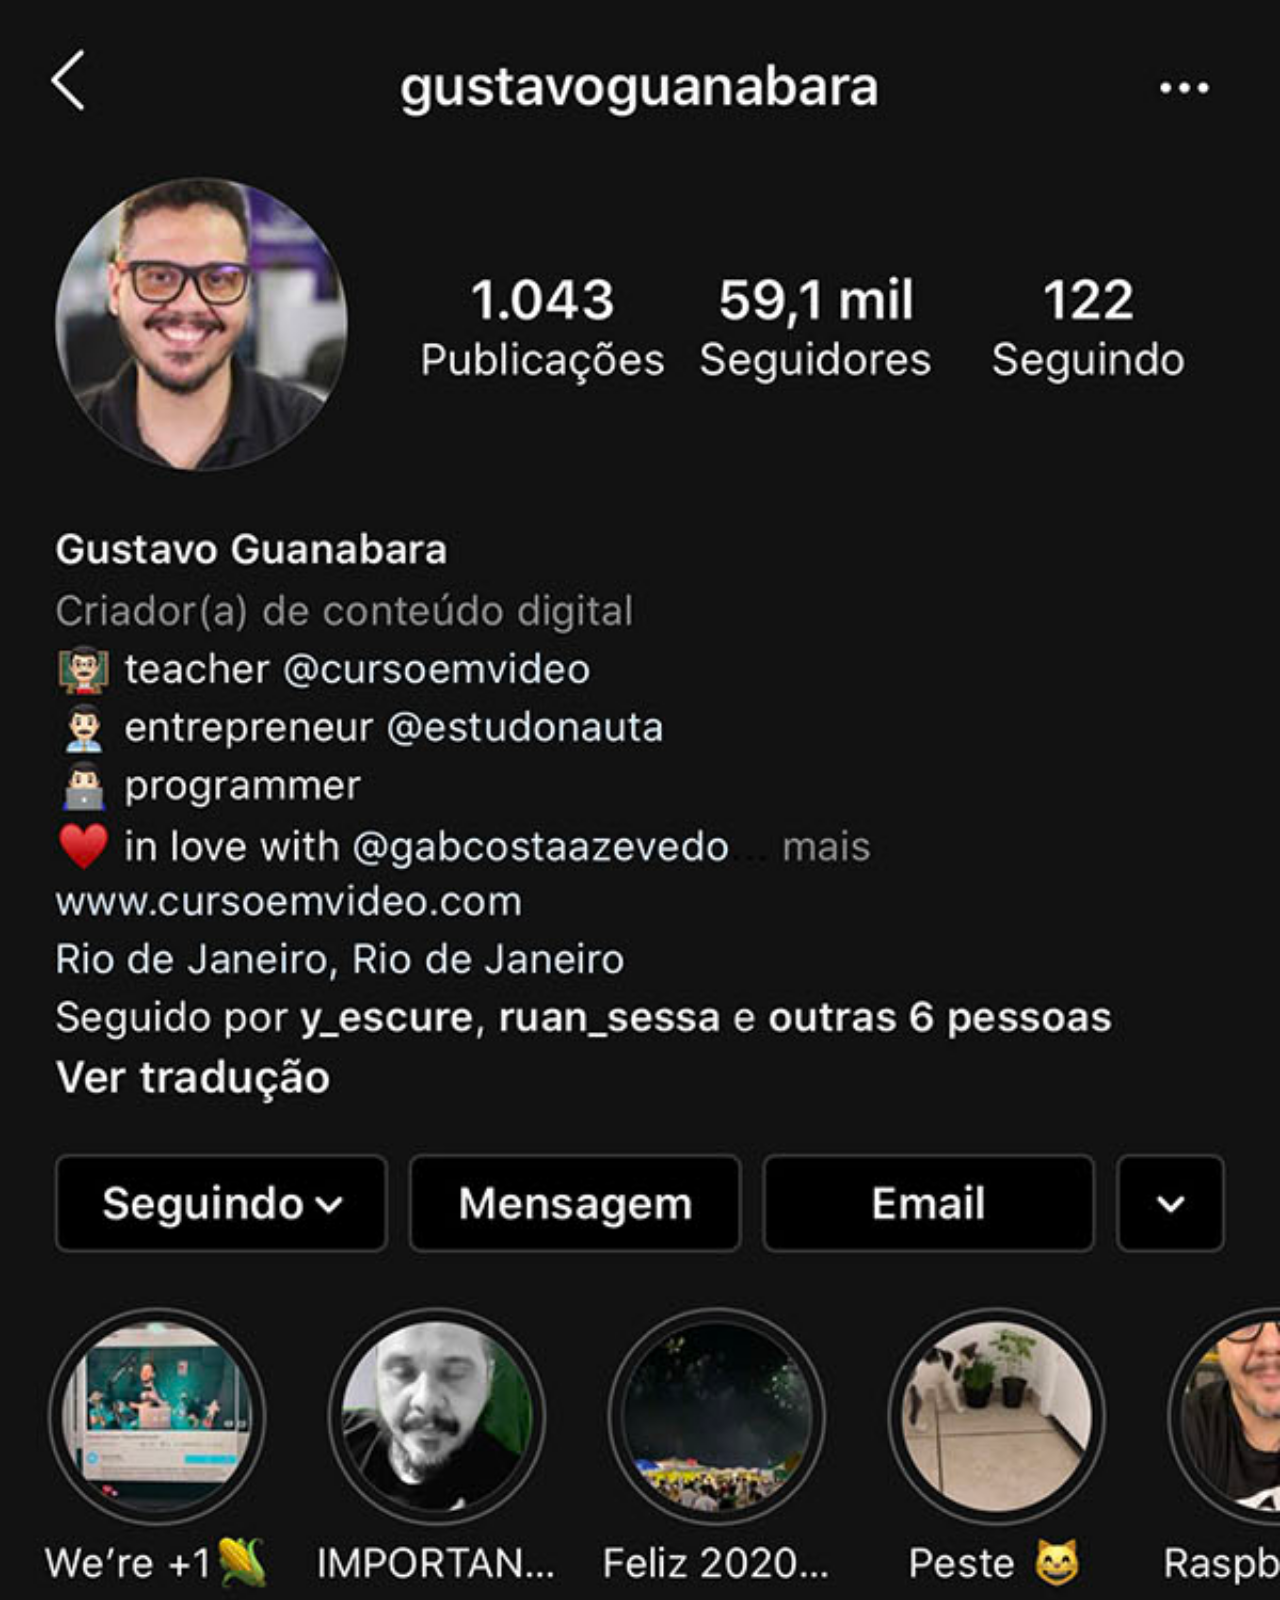
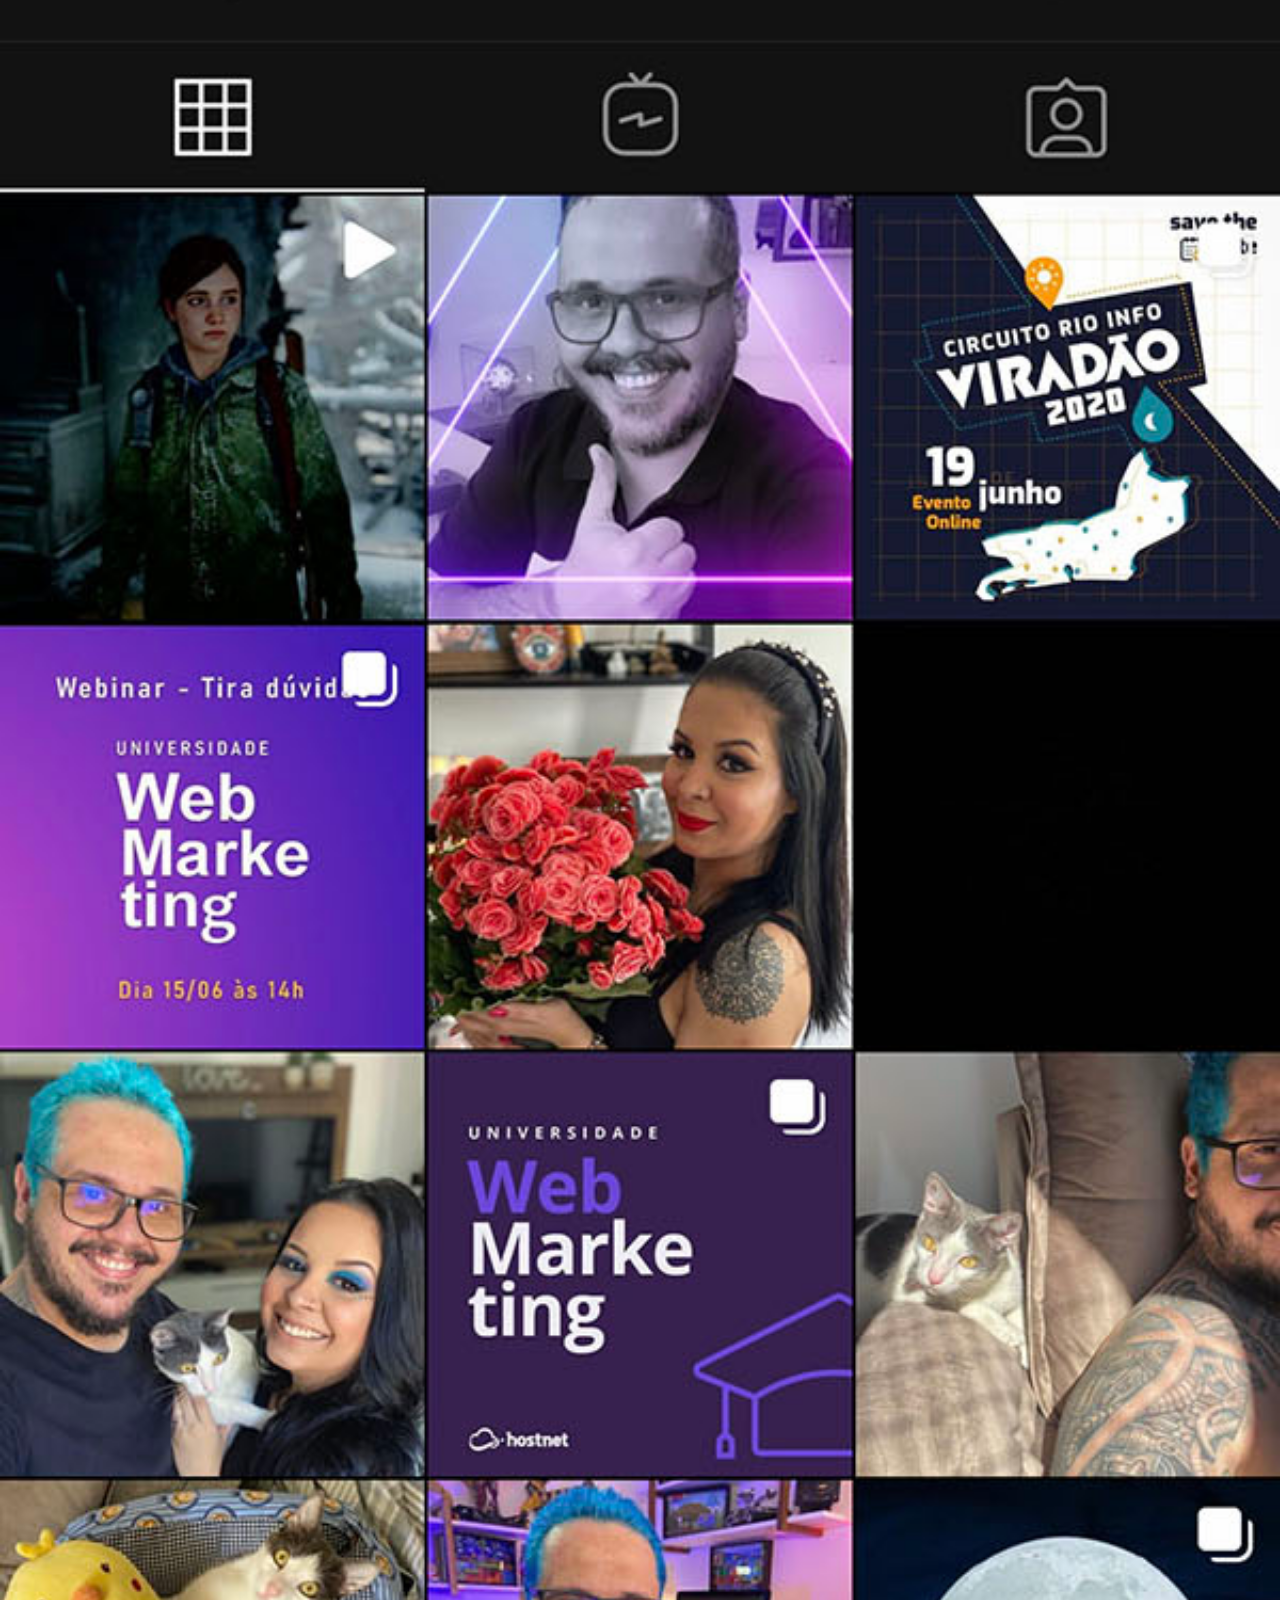
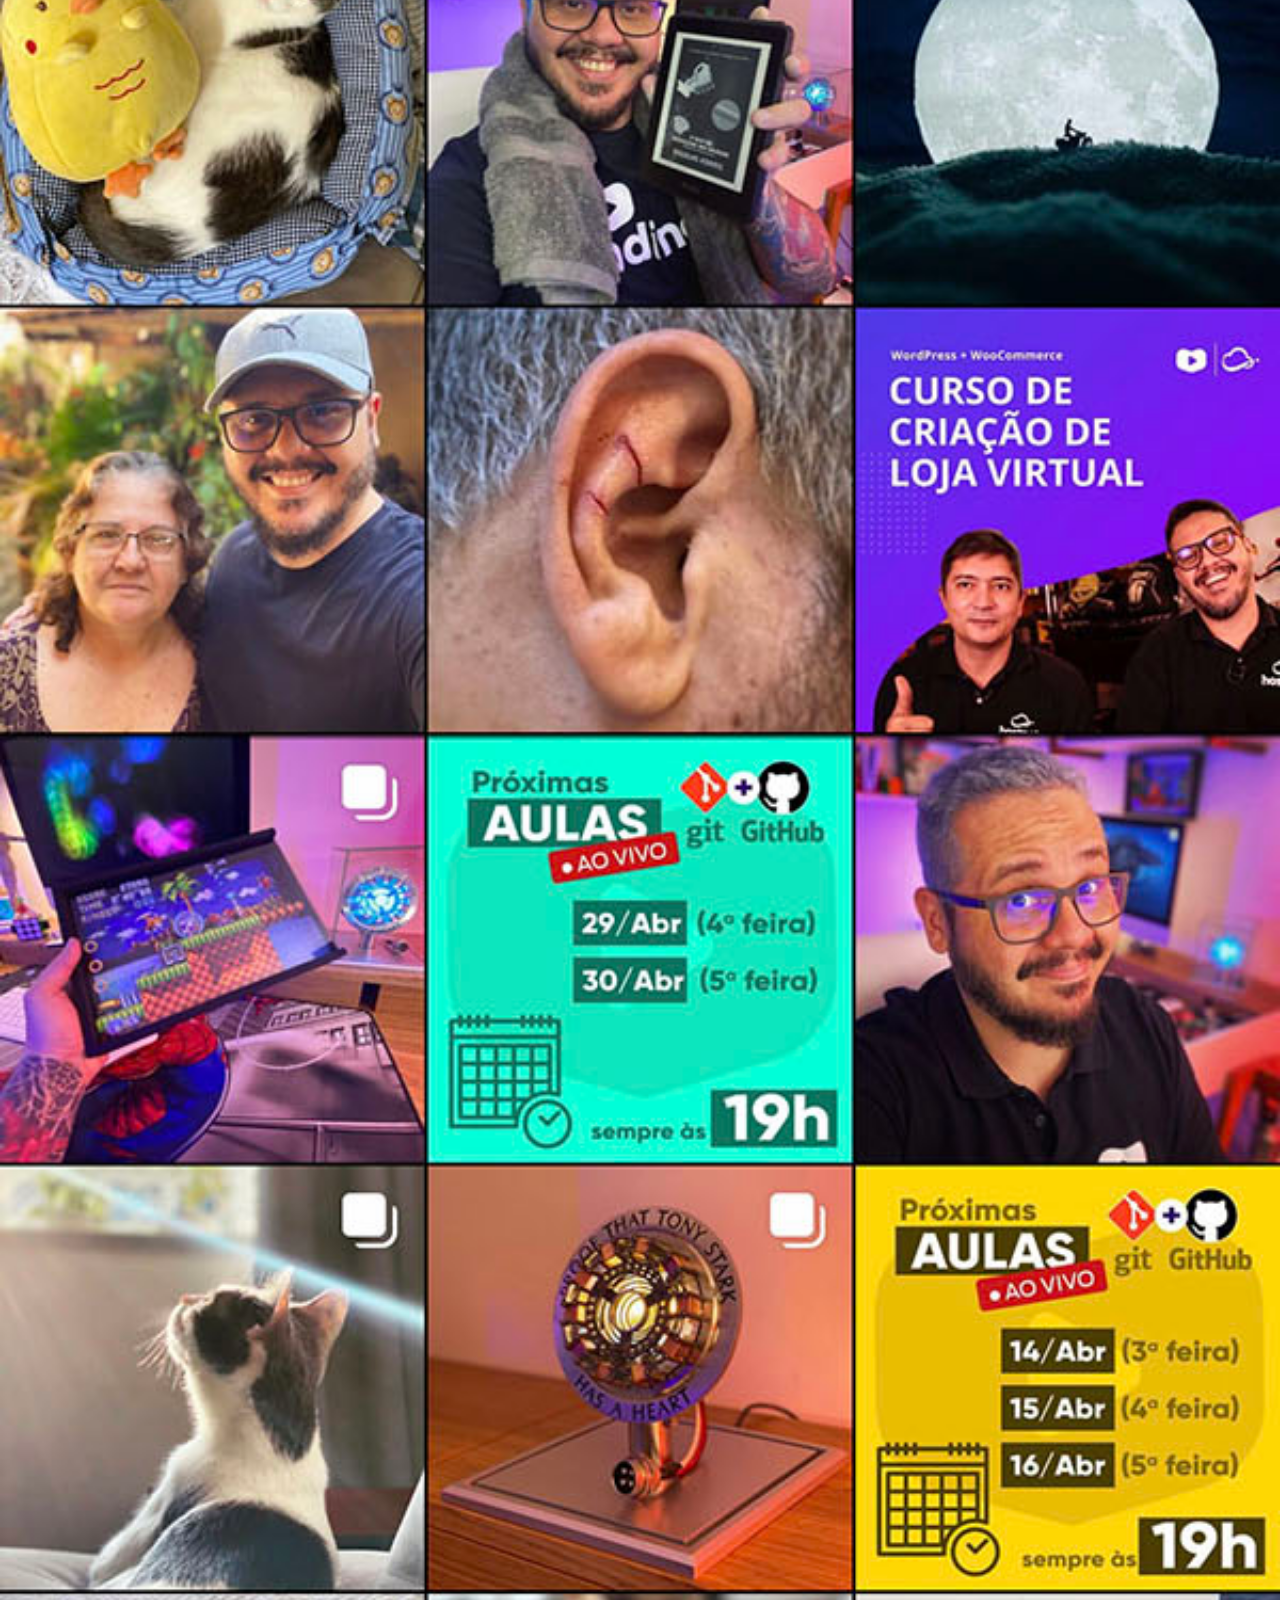
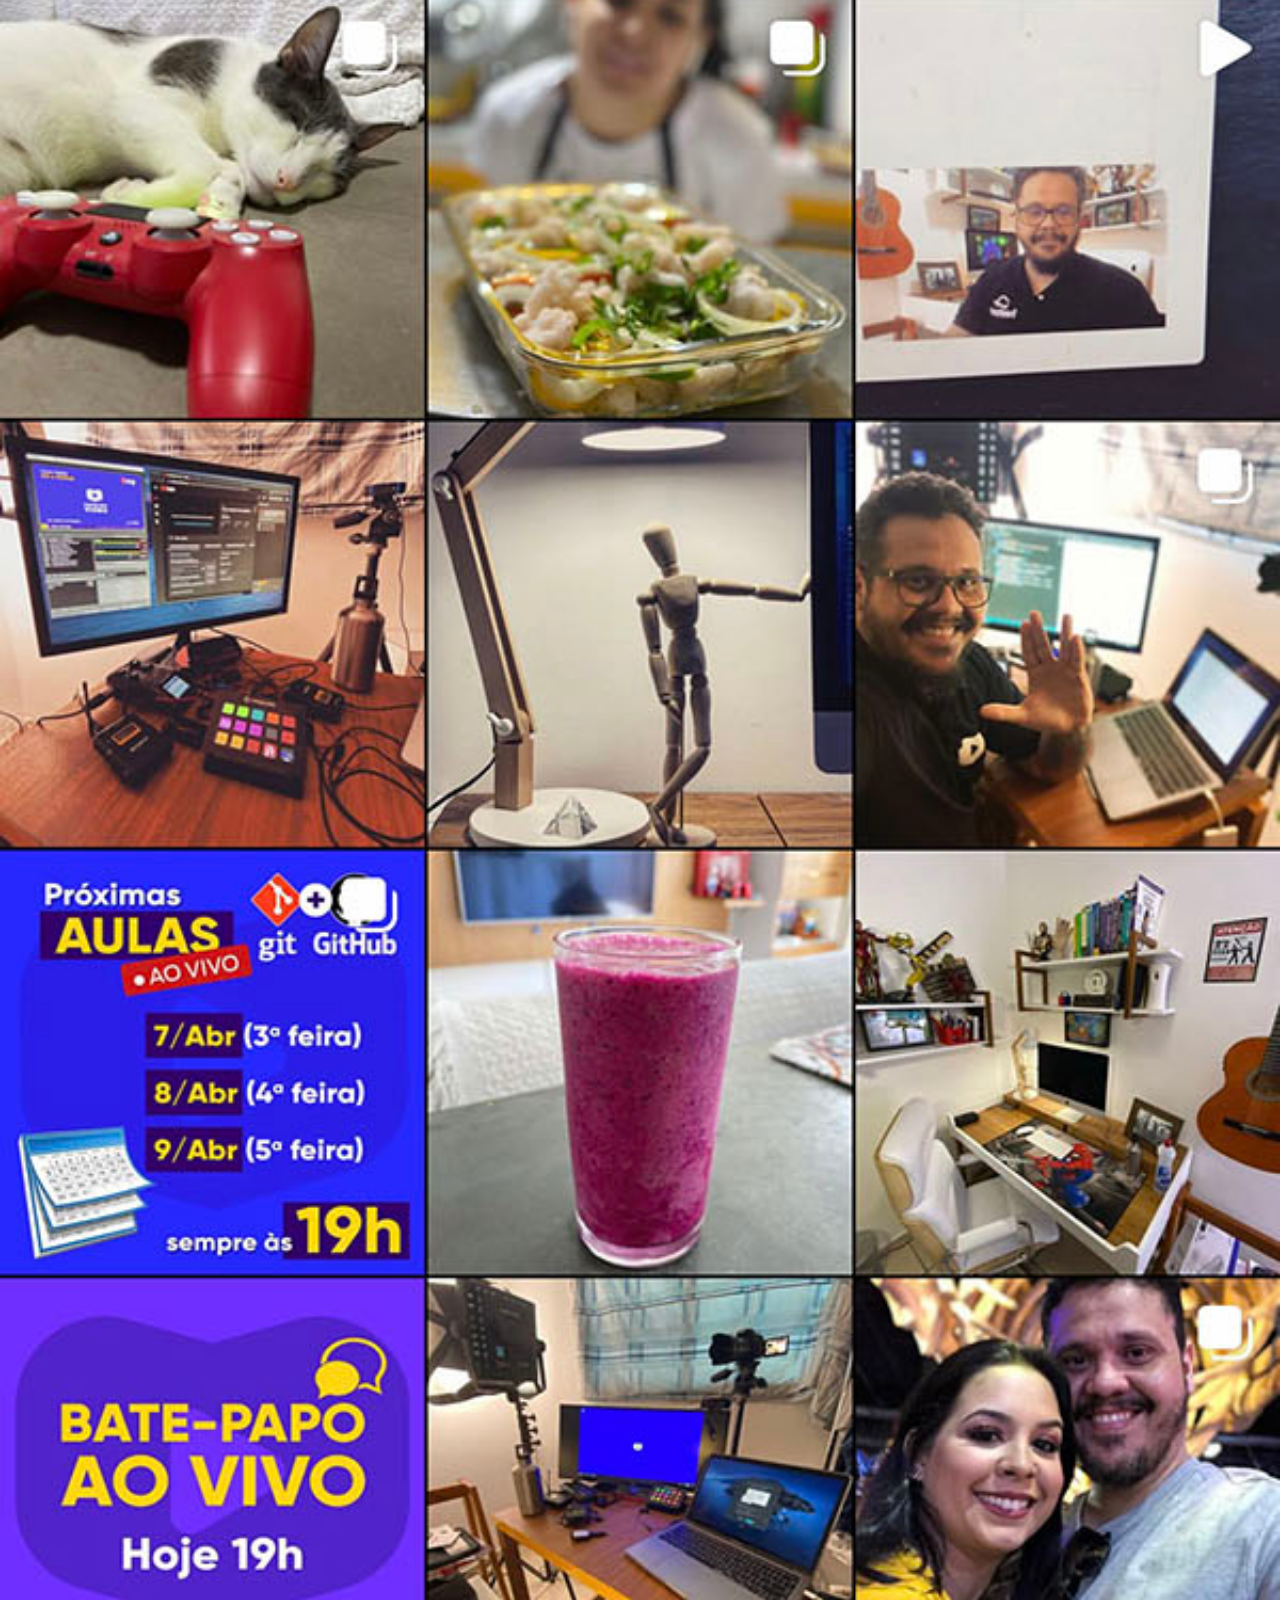
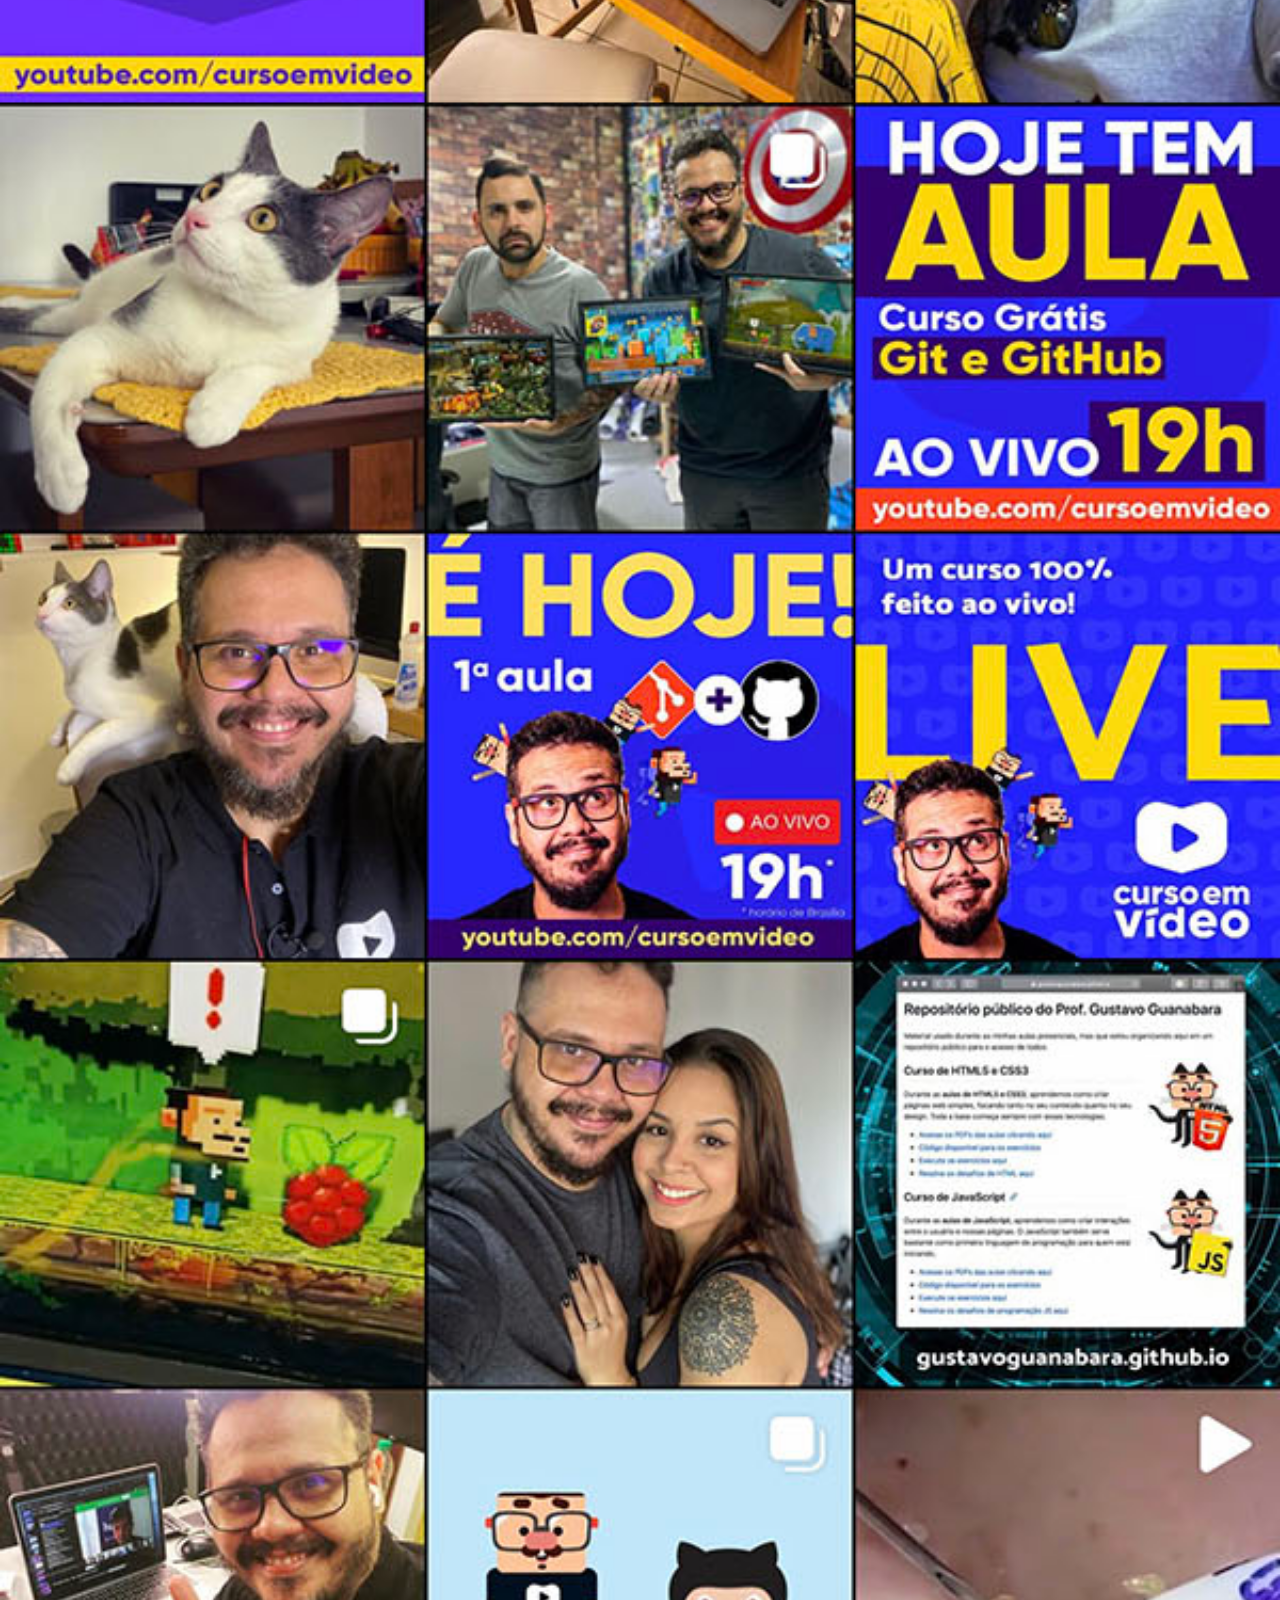
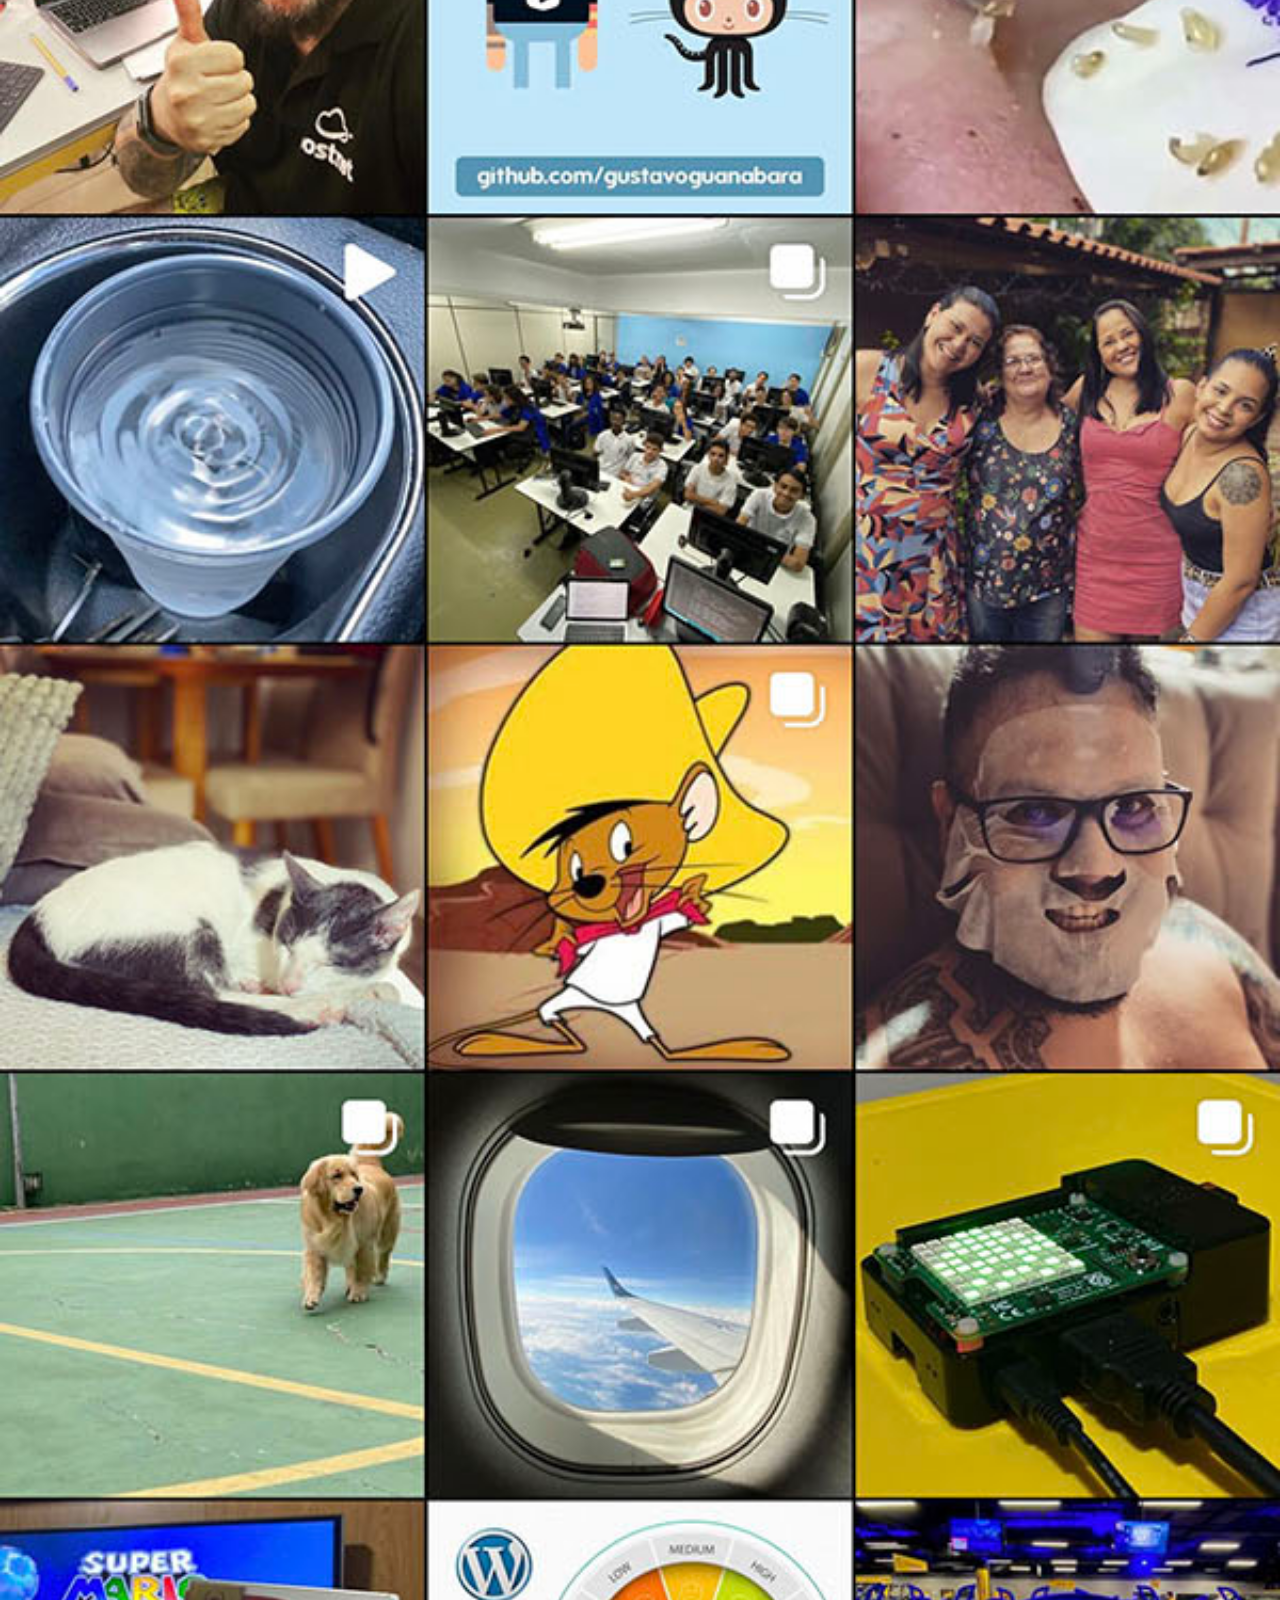
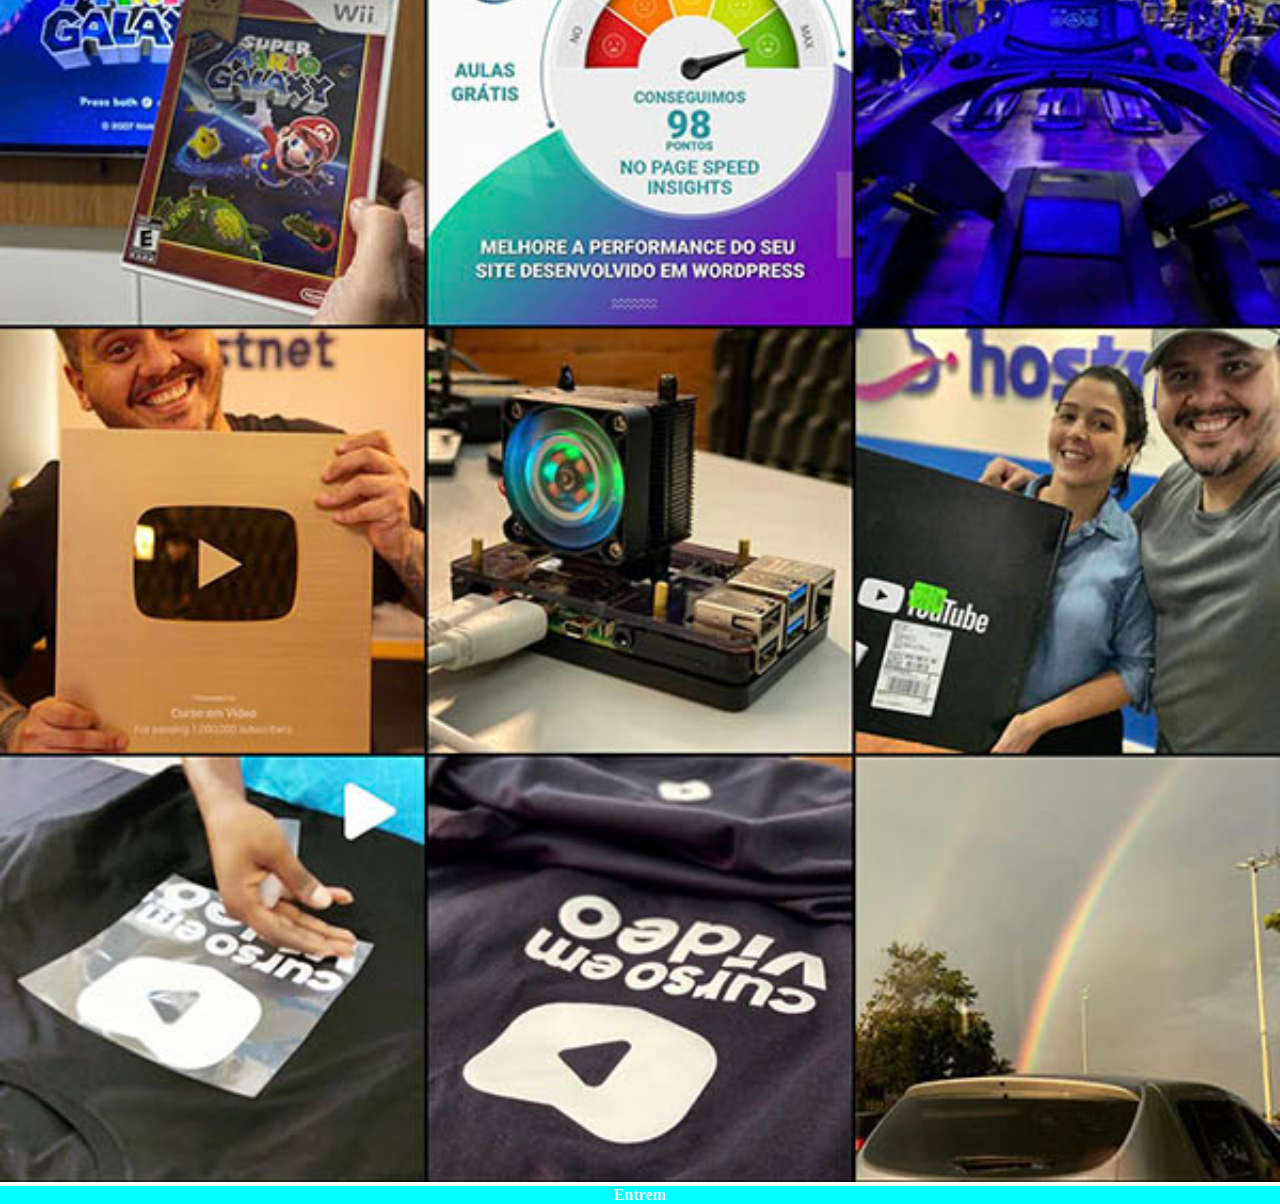
==== git.html @ c4acef2b "novos codigos" ====
<!DOCTYPE html>
<html lang="pt-br">
<head>
    <meta charset="UTF-8">
    <meta name="viewport" content="width=device-width, initial-scale=1.0">
    <title>instagram</title>
<style>
    *{
        margin: 0px;
        padding:0px;
    }
    img{
width: 100vw;
    }
   ::-webkit-scrollbar{
    width: 0px;
    height: 0px;
   } 
    a{
display: block;
background-color: aqua;
color: aliceblue;
text-align: center;
font-weight: bolder;
   text-decoration: none;
    }

</style>
</head>
<body>
   <img src="imagens/tela-instagram.jpg" alt="home" >
   <a href="https://github.com/Ant0ny07" target="_blank">Entrem</a>
</body>
</html>
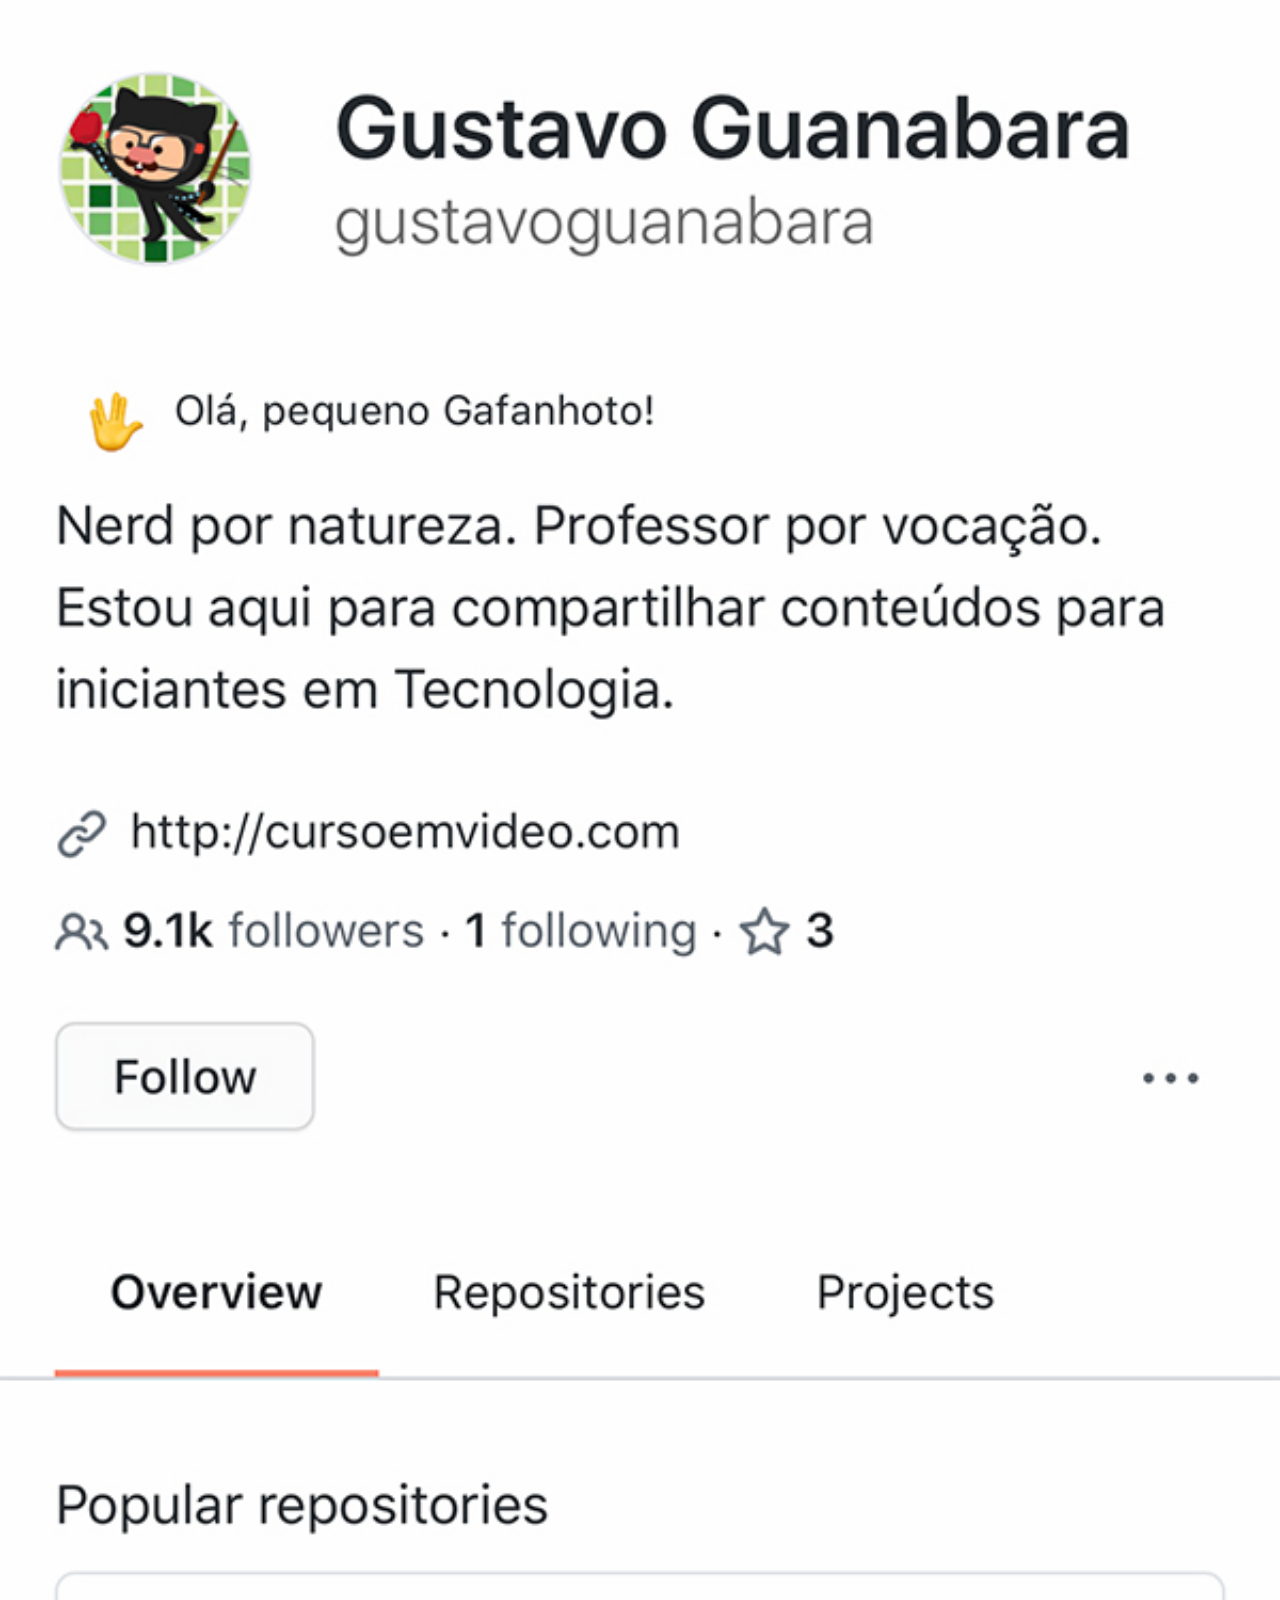
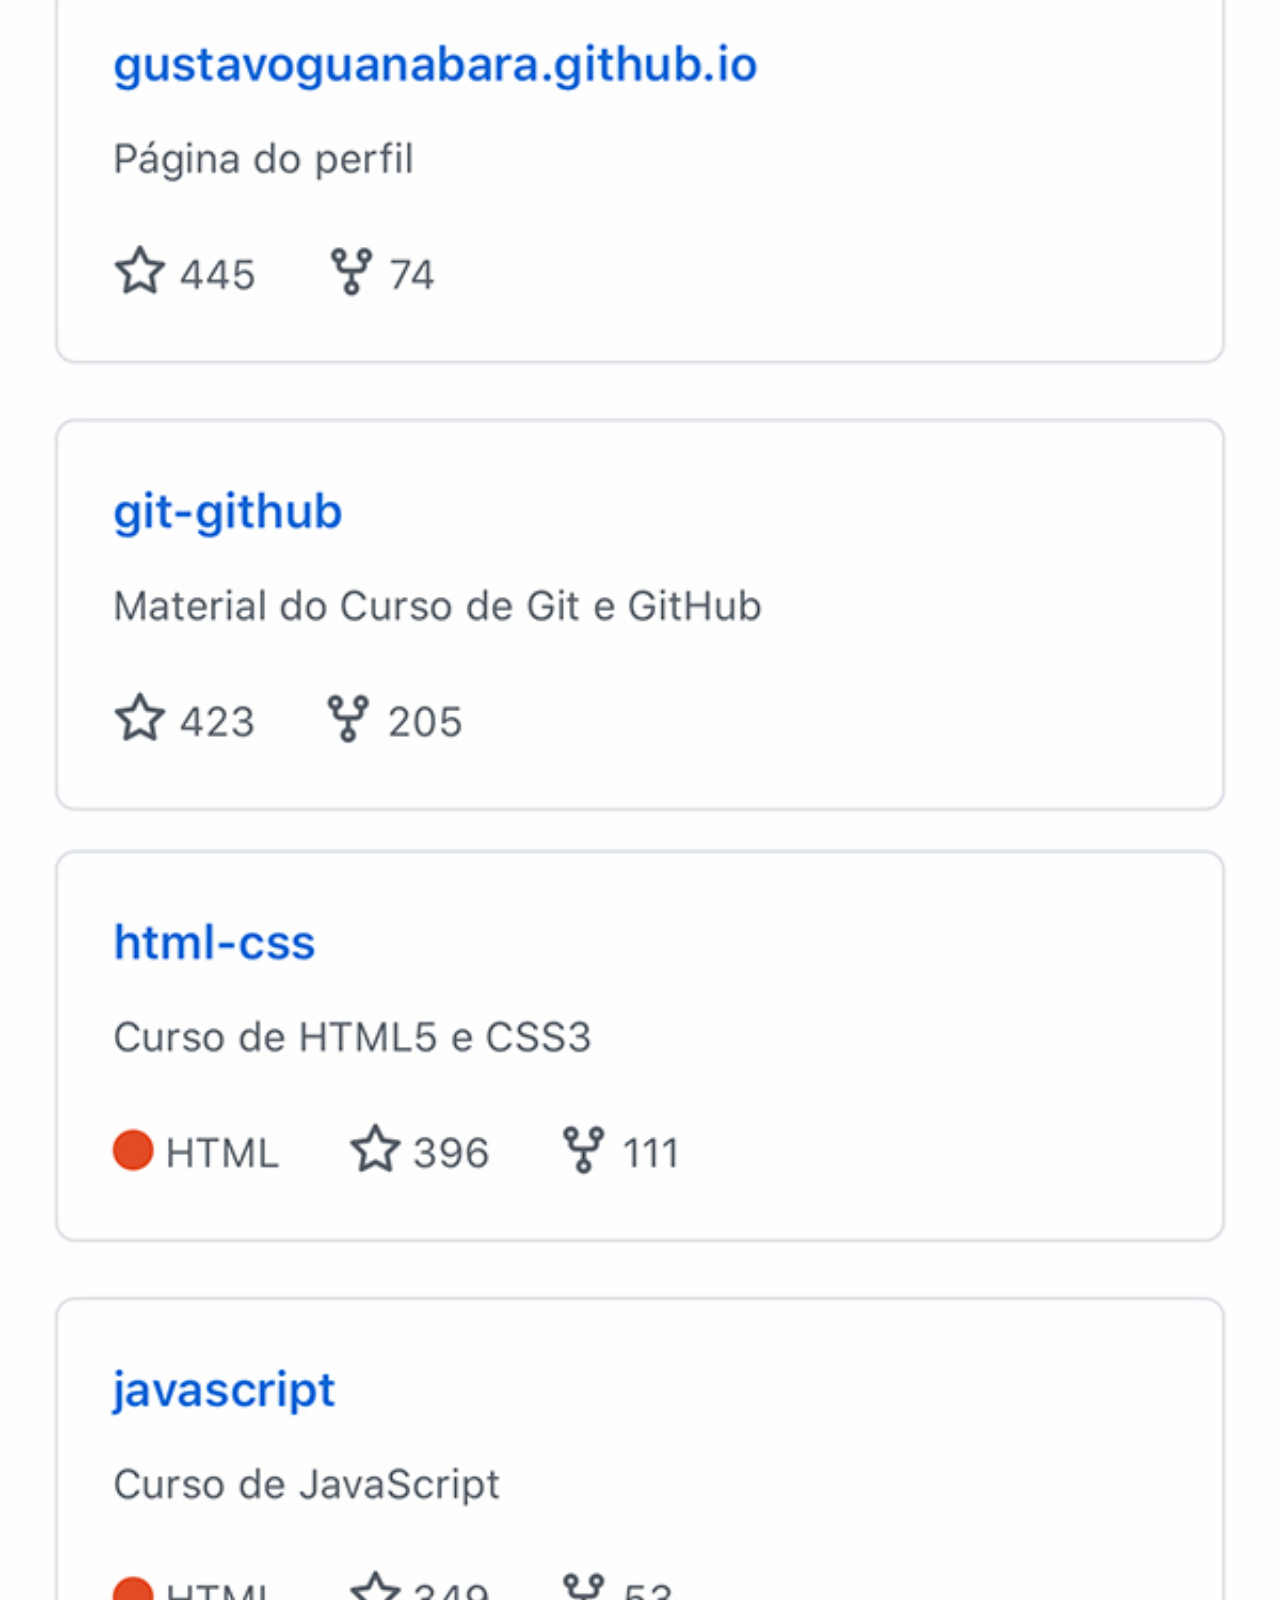
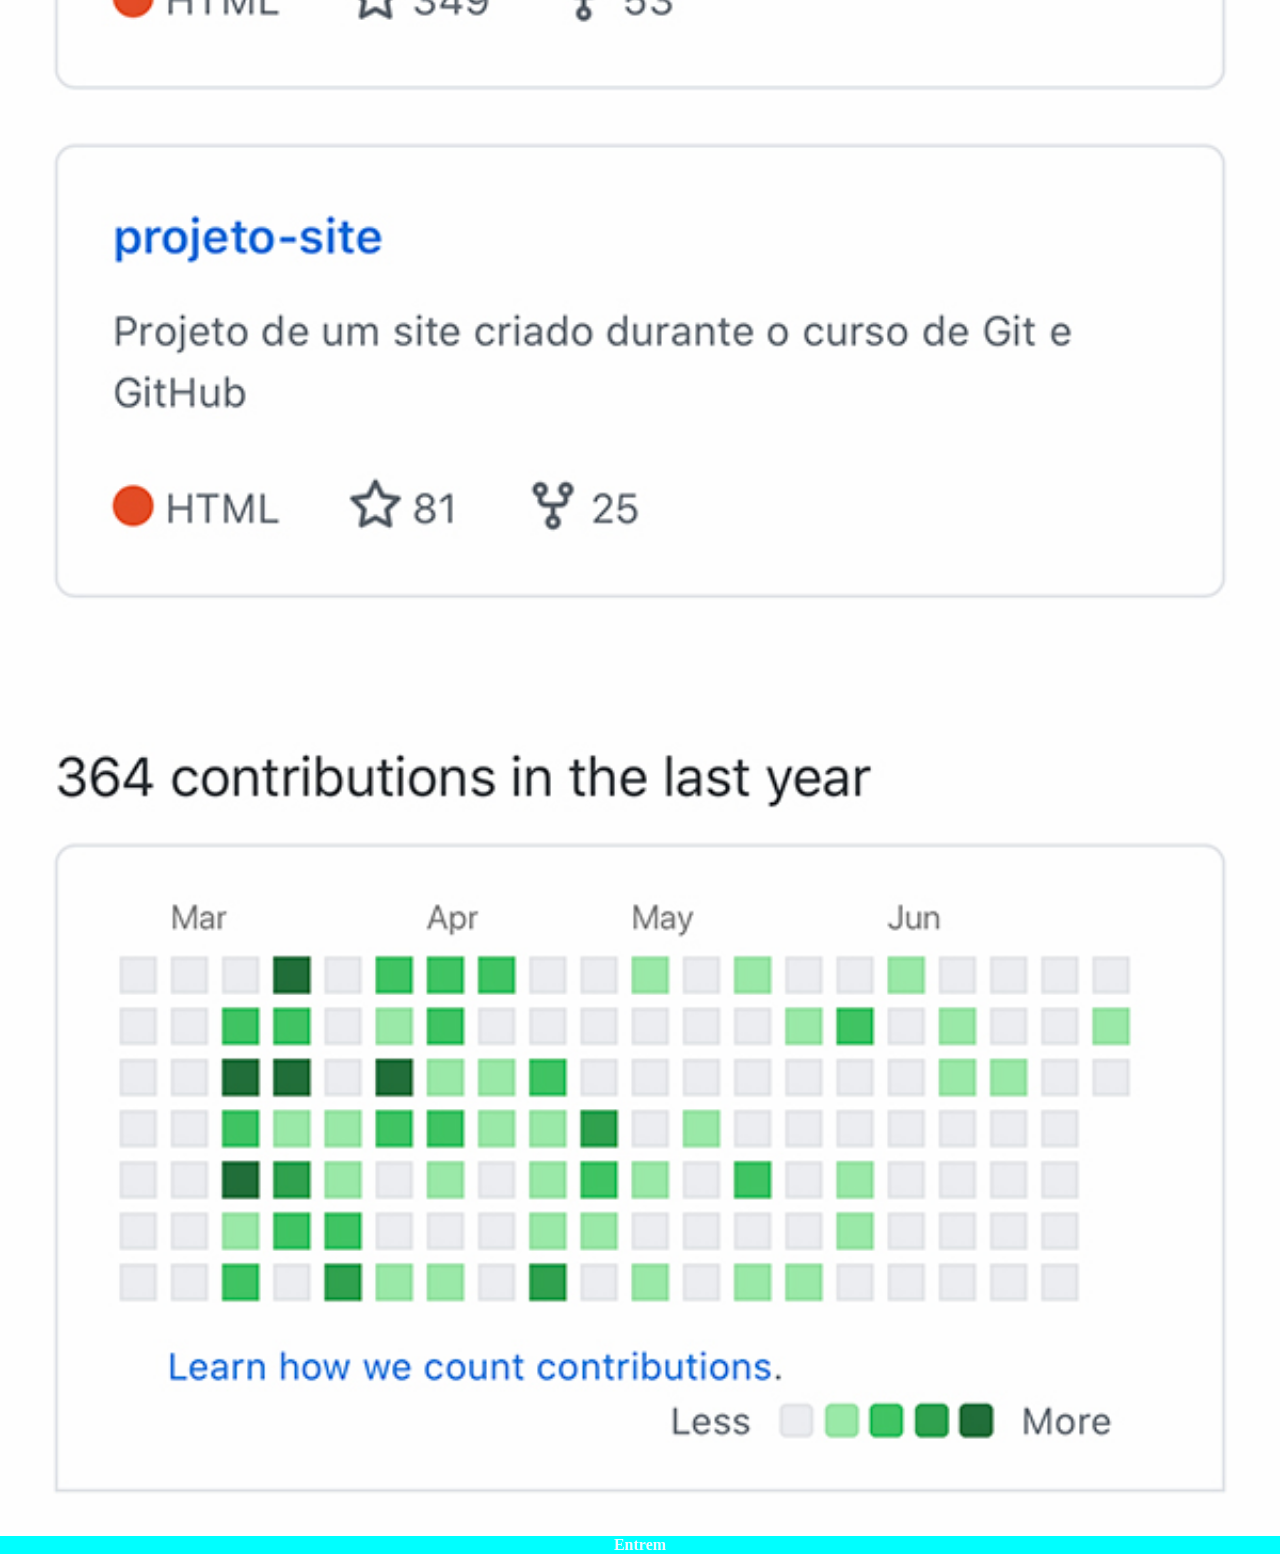
==== commit d645bbf7: "novos codigos" ====
--- a/git.html
+++ b/git.html
@@ -28,7 +28,7 @@
 </style>
 </head>
 <body>
-   <img src="imagens/tela-instagram.jpg" alt="home" >
+   <img src="imagens/tela-github.jpg" alt="home" >
    <a href="https://github.com/Ant0ny07" target="_blank">Entrem</a>
 </body>
 </html>
